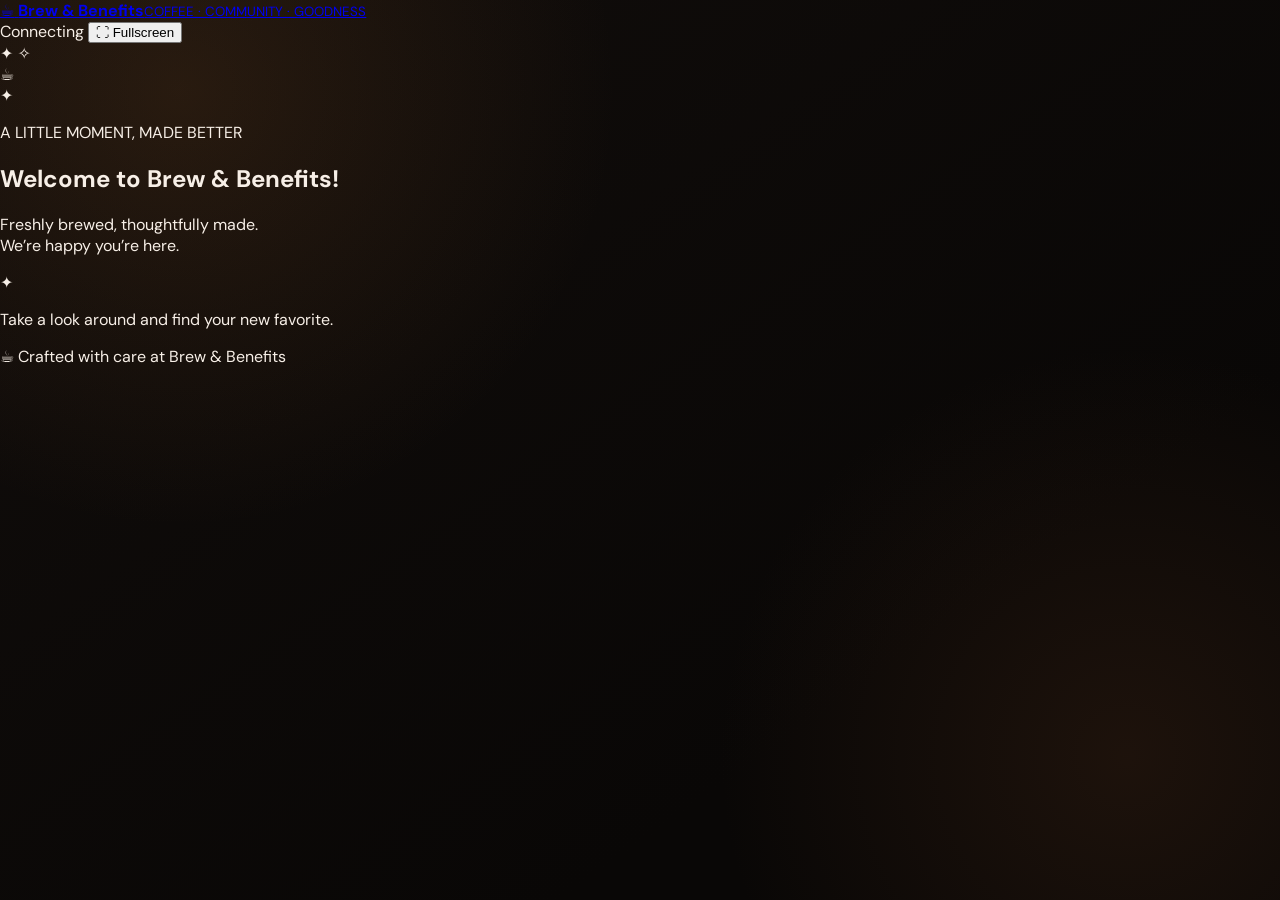
==== frontend/customer-display.html @ 2758bbc4 "Add customer display HTML file" ====
<!doctype html>
<html lang="en">
<head>
  <meta charset="UTF-8" />
  <meta name="viewport" content="width=device-width, initial-scale=1.0" />
  <meta name="theme-color" content="#110d0b" />
  <title>Brew &amp; Benefits — Customer Display</title>
  <link rel="preconnect" href="https://fonts.googleapis.com">
  <link rel="preconnect" href="https://fonts.gstatic.com" crossorigin>
  <link href="https://fonts.googleapis.com/css2?family=DM+Sans:wght@400;500;600;700&family=Playfair+Display:wght@500;600;700&display=swap" rel="stylesheet">
  <link rel="stylesheet" href="./styles.css" />
</head>
<body class="customer-display-page">
  <div class="customer-display-ambient customer-display-ambient-one"></div>
  <div class="customer-display-ambient customer-display-ambient-two"></div>
  <div class="customer-display-shell">
    <header class="customer-display-header">
      <a class="customer-display-brand" href="../index.html" aria-label="Brew & Benefits">
        <span class="customer-display-logo" aria-hidden="true">☕</span>
        <span><b>Brew &amp; Benefits</b><small>COFFEE · COMMUNITY · GOODNESS</small></span>
      </a>
      <div class="customer-display-header-actions">
        <span class="customer-display-live"><i></i><span id="display-connection">Connecting</span></span>
        <button class="customer-display-fullscreen" id="display-fullscreen" type="button" aria-pressed="false">⛶ Fullscreen</button>
      </div>
    </header>

    <main class="customer-display-main">
      <section class="customer-idle-view" id="display-idle">
        <div class="customer-idle-art" aria-hidden="true">
          <span class="customer-idle-bean bean-one">✦</span>
          <span class="customer-idle-bean bean-two">✧</span>
          <div class="customer-idle-cup">☕</div>
          <span class="customer-idle-bean bean-three">✦</span>
        </div>
        <p class="customer-display-eyebrow">A LITTLE MOMENT, MADE BETTER</p>
        <h1>Welcome to <span>Brew &amp; Benefits!</span></h1>
        <p class="customer-idle-copy">Freshly brewed, thoughtfully made.<br>We’re happy you’re here.</p>
        <div class="customer-idle-divider"><span>✦</span></div>
        <p class="customer-idle-footnote">Take a look around and find your new favorite.</p>
      </section>

      <section class="customer-order-view" id="display-order" hidden>
        <div class="customer-order-heading">
          <div>
            <p class="customer-display-eyebrow">MADE JUST FOR YOU</p>
            <h1>Your order</h1>
          </div>
          <span class="customer-order-count" id="display-item-count"></span>
        </div>
        <div class="customer-order-layout">
          <div class="customer-order-items" id="display-items"></div>
          <aside class="customer-order-summary">
            <p class="customer-display-eyebrow">ORDER SUMMARY</p>
            <div class="customer-summary-row"><span>Subtotal</span><b id="display-subtotal"></b></div>
            <div class="customer-summary-row customer-discount-row" id="display-discount-row" hidden><span>Membership discount <b id="display-discount-rate"></b></span><b id="display-discount"></b></div>
            <div class="customer-summary-total"><span>Total</span><strong id="display-total"></strong></div>
            <div class="customer-summary-payment"><span>Payment method</span><b id="display-payment"></b></div>
            <div class="customer-cash-details" id="display-cash-details" hidden>
              <div><span>Cash received</span><b>Not recorded</b></div>
              <div><span>Change</span><b>Not tracked</b></div>
            </div>
          </aside>
        </div>
      </section>

      <section class="customer-complete-view" id="display-complete" hidden>
        <div class="customer-complete-mark" aria-hidden="true">✓</div>
        <p class="customer-display-eyebrow">ORDER COMPLETE</p>
        <h1>Thank you for stopping by!</h1>
        <p>Your order is being prepared with care.</p>
        <div class="customer-receipt-card">
          <span>ORDER TOTAL</span>
          <strong id="display-complete-total"></strong>
          <div class="customer-complete-items" id="display-complete-items"></div>
          <div class="customer-complete-payment"><span>Subtotal</span><b id="display-complete-subtotal"></b></div>
          <div class="customer-complete-discount" id="display-complete-discount" hidden></div>
          <div class="customer-complete-payment"><span>Payment method</span><b id="display-complete-payment"></b></div>
          <div class="customer-cash-details" id="display-complete-cash-details" hidden>
            <div><span>Cash received</span><b>Not recorded</b></div>
            <div><span>Change</span><b>Not tracked</b></div>
          </div>
          <small id="display-receipt"></small>
        </div>
        <p class="customer-complete-signoff">We hope you enjoy every sip. <span>☕</span></p>
      </section>
    </main>
    <footer class="customer-display-footer"><span>☕</span> Crafted with care at Brew &amp; Benefits</footer>
  </div>
  <script src="./customer-display.js"></script>
</body>
</html>
---- frontend/styles.css ----
#sales-history{margin-top:24px}
:root{
  --bg:#110d0b; --bg-2:#1b1210; --panel:rgba(33,24,20,.62); --panel-soft:rgba(255,255,255,.055);
  --line:rgba(255,239,221,.11); --text:#f7efe7; --muted:#bdb1a7; --accent:#d6a054; --accent-2:#f3cf93;
  --green:#9dd3b4; --red:#e38f83; --shadow:0 24px 70px rgba(0,0,0,.34); --radius:24px;
}
*{box-sizing:border-box} html{scroll-behavior:smooth} body{margin:0;min-height:100vh;background:radial-gradient(circle at 14% 10%,rgba(153,93,40,.18),transparent 32%),radial-gradient(circle at 88% 84%,rgba(82,47,25,.28),transparent 30%),linear-gradient(145deg,var(--bg),#090706 72%);color:var(--text);font-family:'DM Sans',system-ui,sans-serif}.ambient{position:fixed;inset:auto;filter:blur(70px);border-radius:50%;pointer-events:none;opacity:.65}.ambient-one{width:260px;height:260px;background:#8e5429;top:6%;right:10%}.ambient-two{width:240px;height:240px;background:#4c2c1b;bottom:8%;left:22%}
.member-actions{display:grid;gap:4px}.member-actions .text-button{text-align:left;padding:3px 0}.product-actions{display:flex;gap:8px;align-items:center;flex-wrap:wrap}.status-action{color:#e3a49a!important}.membership-payment-summary{display:grid;gap:10px;margin:16px 0;padding:14px;border:1px solid var(--line);border-radius:12px;background:rgba(255,255,255,.035)}.membership-payment-summary>div{display:flex;justify-content:space-between;gap:14px;color:var(--muted);font-size:12px}.membership-payment-summary .summary-total{padding-top:10px;border-top:1px solid var(--line);color:var(--text)}.membership-payment-summary .micro-copy{margin:0}.primary-button:disabled{opacity:.55;cursor:wait}
.sale-edit-modal{max-width:620px}.sale-edit-items-heading{display:flex;justify-content:space-between;align-items:center;margin:18px 0 10px}.sale-edit-items-heading h4{margin:0;font-family:'Playfair Display',serif}.sale-edit-items{display:grid;gap:8px;max-height:280px;overflow:auto}.sale-edit-row{display:grid;grid-template-columns:minmax(0,1fr) 82px 34px;gap:8px;align-items:end}.sale-edit-row .field-label{margin:0}.sale-edit-row .remove-sale-item{height:36px;border:1px solid var(--line);border-radius:9px;background:rgba(255,255,255,.04);color:var(--red);cursor:pointer}.sale-edit-actions{display:flex;gap:8px;align-items:center}.product-action{white-space:nowrap}
.glass{background:linear-gradient(180deg,rgba(255,247,236,.085),rgba(255,255,255,.03));border:1px solid var(--line);box-shadow:var(--shadow);backdrop-filter:blur(22px);-webkit-backdrop-filter:blur(22px)}.glass-soft{background:rgba(255,255,255,.045);border:1px solid rgba(255,239,221,.08);border-radius:18px}
.sidebar{position:fixed;left:22px;top:22px;bottom:22px;width:265px;border-radius:30px;padding:24px;display:flex;flex-direction:column;z-index:10}.brand{display:flex;gap:13px;align-items:center}.brand-icon{width:48px;height:48px;border-radius:16px;display:grid;place-items:center;background:radial-gradient(circle,#f3cf93 0%,#b8753a 45%,#51301b 100%);color:#1a100b;font-size:22px;box-shadow:0 0 32px rgba(214,160,84,.32)}.brand-title{font-family:'Playfair Display',serif;font-weight:700;font-size:18px}.brand-subtitle{font-size:11px;color:var(--muted);margin-top:2px}.sidebar-divider{height:1px;background:var(--line);margin:26px 0}.nav-list{display:grid;gap:8px}.nav-item{border:0;background:transparent;color:var(--muted);padding:13px 15px;border-radius:14px;text-align:left;display:flex;gap:12px;align-items:center;font:600 13px 'DM Sans',sans-serif;cursor:pointer;transition:.2s}.nav-item:hover{background:rgba(255,255,255,.05);color:var(--text);transform:translateX(2px)}.nav-item.active{background:linear-gradient(90deg,rgba(214,160,84,.18),rgba(214,160,84,.06));color:var(--text);box-shadow:inset 0 0 0 1px rgba(214,160,84,.18),0 10px 30px rgba(0,0,0,.14)}.nav-item span{width:20px;text-align:center;color:var(--accent)}.sidebar-footer{margin-top:auto;padding:15px}.mini-label,.eyebrow{font-size:10px;letter-spacing:.16em;color:#a79a91;font-weight:700}.privacy-line{display:flex;gap:8px;align-items:center;font-size:11px;margin-top:7px}.status-dot{width:7px;height:7px;border-radius:50%;background:#92d4ac;box-shadow:0 0 12px #92d4ac}.sidebar-footer p{font-size:10px;color:#8f847d;line-height:1.5;margin:8px 0 0}
.content{margin-left:310px;padding:28px 32px 30px;max-width:1700px}.topbar{display:flex;justify-content:space-between;align-items:center;margin-bottom:20px}.topbar h1,.section-head h2{font-family:'Playfair Display',serif;font-size:36px;line-height:1.05;margin:4px 0 0}.topbar-actions{display:flex;gap:10px;align-items:center}.date-pill,.muted-badge,.workflow-badge{border:1px solid var(--line);background:rgba(255,255,255,.045);padding:9px 13px;border-radius:999px;color:#b9aea4;font-size:11px}.icon-button{width:40px;height:40px;border-radius:13px;border:1px solid var(--line);background:rgba(255,255,255,.045);color:var(--text);cursor:pointer;font-size:18px}.view{display:none}.active-view{display:block}.hero{border-radius:30px;padding:28px 30px;min-height:240px;display:flex;justify-content:space-between;overflow:hidden;position:relative}.hero:after{content:'';position:absolute;inset:0;background:linear-gradient(90deg,rgba(81,44,20,.2),transparent 45%,rgba(214,160,84,.08));pointer-events:none}.chip{display:inline-block;border-radius:999px;padding:7px 10px;font-size:9px;letter-spacing:.14em;font-weight:700}.chip-gold{border:1px solid rgba(214,160,84,.26);background:rgba(214,160,84,.12);color:#e9c98f}.hero h2{max-width:680px;font-family:'Playfair Display',serif;font-size:42px;line-height:1.05;margin:16px 0 14px}.hero h2 .accent{color:var(--accent-2)}.hero p{max-width:650px;color:#c7bbb1;line-height:1.65;font-size:13px}.hero-orbit{width:310px;height:190px;position:relative;display:grid;place-items:center;z-index:1}.cup-ring{width:150px;height:150px;border-radius:50%;border:1px solid rgba(243,207,147,.25);display:grid;place-items:center;box-shadow:0 0 90px rgba(214,160,84,.13), inset 0 0 60px rgba(214,160,84,.08)}.cup-ring span{font-size:56px;filter:drop-shadow(0 15px 25px rgba(0,0,0,.35))}.orb{position:absolute;width:16px;height:16px;border-radius:50%;background:#e8be7c;box-shadow:0 0 20px rgba(232,190,124,.6)}.orb-a{top:22px;right:56px}.orb-b{bottom:20px;left:42px;background:#8b5c39}.orb-c{top:85px;left:4px;width:10px;height:10px}
.stats-grid{display:grid;grid-template-columns:repeat(4,1fr);gap:13px;margin-top:15px}.stat-card{border-radius:20px;padding:16px;display:flex;gap:12px;align-items:center}.stat-icon{width:40px;height:40px;display:grid;place-items:center;border-radius:13px;background:rgba(214,160,84,.11);border:1px solid rgba(214,160,84,.16);color:#ebcc9a;font-size:11px;font-weight:700}.stat-card p{margin:0;color:#a99d94;font-size:10px}.stat-card h3{margin:4px 0 0;font-size:18px}.dashboard-grid{display:grid;grid-template-columns:1.45fr 1fr;gap:14px;margin-top:14px}.panel{border-radius:24px;padding:20px}.chart-panel{min-height:310px}.panel-heading{display:flex;justify-content:space-between;gap:12px;align-items:center;margin-bottom:18px}.panel-heading h3{margin:0;font-family:'Playfair Display',serif;font-size:20px}.panel-heading p{margin:0 0 5px}.chart-panel canvas{max-height:210px}.tier-legend{display:flex;justify-content:center;gap:18px;margin-top:8px;color:#b7aaa0;font-size:11px}.tier-legend span{display:flex;gap:6px;align-items:center}.lower-grid{align-items:stretch}.table-wrap{overflow:auto}table{width:100%;border-collapse:collapse;font-size:11px}th{color:#8f847d;font-size:9px;letter-spacing:.12em;text-transform:uppercase;text-align:left;padding:0 0 12px;border-bottom:1px solid var(--line)}td{padding:13px 4px;color:#d2c8c0;border-bottom:1px solid rgba(255,239,221,.06)}tr:last-child td{border-bottom:0}.mono{font-family:ui-monospace,SFMono-Regular,Menlo,monospace;color:#cbb59c;font-size:10px}.text-button{border:0;background:none;color:#caa978;font:600 11px 'DM Sans';cursor:pointer}.insight-card{display:flex;flex-direction:column;justify-content:center}.insight-card h3{font-family:'Playfair Display',serif;font-size:26px;max-width:320px;margin:7px 0 20px}.tier-stack{display:grid;gap:10px}.tier-stack div{display:grid;grid-template-columns:auto auto 1fr;gap:8px;align-items:center}.tier-stack div span:last-child{justify-self:end;color:#a99d94;font-size:10px}.tier-dot{width:9px;height:9px;border-radius:50%;display:inline-block}.tier-dot.bronze{background:#a97649}.tier-dot.silver{background:#a2a9b1}.tier-dot.gold{background:#d6a054}
.section-head{display:flex;justify-content:space-between;align-items:end;gap:20px;margin:6px 0 18px}.section-copy{color:#a99d94;font-size:12px;margin:8px 0 0}.compact{padding:11px 15px!important}.pos-grid{display:grid;grid-template-columns:1fr 360px;gap:15px}.filter-row{display:flex;gap:6px;flex-wrap:wrap;justify-content:flex-end}.filter-chip{border:1px solid var(--line);border-radius:999px;background:rgba(255,255,255,.03);padding:7px 10px;color:#a99d94;font-size:10px;cursor:pointer}.filter-chip.active{background:rgba(214,160,84,.14);color:#f1d8a8;border-color:rgba(214,160,84,.24)}.product-grid{display:grid;grid-template-columns:repeat(3,1fr);gap:10px}.product-card{border:1px solid rgba(255,239,221,.09);background:rgba(255,255,255,.035);border-radius:18px;padding:14px;text-align:left;color:var(--text);display:flex;gap:11px;cursor:pointer;transition:.2s}.product-card:hover{transform:translateY(-3px);border-color:rgba(214,160,84,.25);box-shadow:0 18px 32px rgba(0,0,0,.22)}.product-thumb{width:46px;height:46px;border-radius:14px;display:grid;place-items:center;background:rgba(214,160,84,.09);font-size:23px}.product-card b,.product-card span,.product-card strong{display:block}.product-card b{font-size:12px}.product-card span{font-size:9px;color:#93877e;margin-top:4px}.product-card strong{font-size:11px;color:#d6b47f;margin-top:7px}.cart-panel{position:sticky;top:20px;height:max-content}.cart-items{display:grid;gap:2px;min-height:150px}.empty-state{display:grid;place-items:center;text-align:center;padding:25px 0;color:#7e746e}.empty-state span{font-size:30px}.empty-state p{font-size:10px;line-height:1.5}.cart-row{display:flex;justify-content:space-between;gap:8px;padding:11px 0;border-bottom:1px solid rgba(255,239,221,.07)}.cart-row b{font-size:11px}.cart-row small{display:block;color:#8f847d;font-size:9px;margin-top:3px}.cart-actions{display:grid;grid-template-columns:auto 22px 16px 22px;align-items:center;gap:3px}.cart-actions strong{font-size:10px;margin-right:4px}.cart-actions button{border:1px solid var(--line);background:rgba(255,255,255,.04);color:var(--text);width:22px;height:22px;border-radius:7px;cursor:pointer}.member-box{padding:12px;margin:14px 0}.member-box label{font-size:9px;color:#9e9289;display:block;margin-bottom:7px}.member-box label span{color:#736960}.member-input-row{display:grid;grid-template-columns:1fr auto;gap:7px}.member-input-row input,.input-control,.search-input{width:100%;box-sizing:border-box;border:1px solid rgba(255,239,221,.1);background:rgba(0,0,0,.13);color:var(--text);border-radius:11px;padding:10px 11px;outline:none;font:11px 'DM Sans'}.member-input-row input:focus,.input-control:focus,.search-input:focus{border-color:rgba(214,160,84,.4);box-shadow:0 0 0 3px rgba(214,160,84,.08)}.small-button{border:1px solid rgba(214,160,84,.25);background:rgba(214,160,84,.12);color:#ebcc9a;border-radius:11px;padding:0 12px;cursor:pointer}.member-status{font-size:9px;color:#82776f;margin-top:7px}.status-success{color:var(--green)}.status-error{color:var(--red)}.summary-box{display:grid;gap:9px;padding:4px 0 12px}.summary-box>div{display:flex;justify-content:space-between;color:#a79a91;font-size:10px}.summary-box b{color:#ded3cb}.summary-total{border-top:1px solid var(--line);padding-top:11px;margin-top:3px}.summary-total span{color:#ded3cb!important}.summary-total strong{font-size:18px;color:#f2dbb0}.field-label{font-size:9px;color:#998e86;display:grid;gap:6px;margin:8px 0}.primary-button{border:1px solid rgba(214,160,84,.32);background:linear-gradient(135deg,#c58f4e,#e3bc79);color:#1b110b;border-radius:13px;padding:13px 15px;font:700 11px 'DM Sans';cursor:pointer;box-shadow:0 12px 30px rgba(214,160,84,.16);transition:.2s;width:100%;margin-top:8px}.primary-button:hover{transform:translateY(-1px);box-shadow:0 16px 40px rgba(214,160,84,.2)}.form-message{font-size:10px;margin-top:9px;min-height:14px}.form-message.error{color:var(--red)}.form-message.warn{color:#e3c187}.membership-grid{display:grid;grid-template-columns:1.5fr .7fr;gap:14px}.search-input{max-width:240px}.micro-copy{font-size:9px;color:#837870;margin:4px 0 0}.tier-card{height:max-content}.rule-row{display:flex;gap:12px;align-items:center;padding:12px 0;border-bottom:1px solid rgba(255,239,221,.07)}.rule-row div{display:flex;flex-direction:column;gap:2px}.rule-row small{font-size:9px;color:#958980}.tier-badge{font-size:8px;letter-spacing:.1em;font-weight:700;border-radius:999px;padding:6px 8px;display:inline-flex;align-items:center}.tier-badge.bronze{background:rgba(169,118,73,.12);color:#d2a57d;border:1px solid rgba(169,118,73,.25)}.tier-badge.silver{background:rgba(160,169,180,.11);color:#c3ccd6;border:1px solid rgba(160,169,180,.23)}.tier-badge.gold{background:rgba(214,160,84,.13);color:#efd093;border:1px solid rgba(214,160,84,.24)}.privacy-note{margin-top:16px;padding:12px;border-radius:15px;background:rgba(214,160,84,.07);border:1px solid rgba(214,160,84,.15);display:grid;gap:4px}.privacy-note b{font-size:10px;color:#dfc188}.privacy-note span{font-size:9px;color:#8e837a;line-height:1.5}.status-pill{font-size:8px;padding:5px 7px;border-radius:999px;letter-spacing:.08em;font-weight:700}.status-pill.active{background:rgba(157,211,180,.1);color:#a9d9bf;border:1px solid rgba(157,211,180,.17)}.status-pill.inactive{background:rgba(227,143,131,.09);color:#e0a097;border:1px solid rgba(227,143,131,.16)}.status-pill{background:rgba(157,211,180,.08);color:#a9d9bf}.empty-cell{text-align:center;color:#776d66!important;padding:30px!important}.modal-backdrop{position:fixed;inset:0;display:none;place-items:center;background:rgba(0,0,0,.6);z-index:50;padding:20px}.modal-backdrop.open{display:grid}.modal{width:min(430px,100%);border-radius:25px;padding:24px;position:relative}.modal h3{font-family:'Playfair Display';font-size:27px;margin:7px 0}.modal-close{position:absolute;right:15px;top:13px;border:0;background:none;color:#a89b92;font-size:25px;cursor:pointer}.modal form{margin-top:17px}.modal .field-label{font-size:10px;margin:10px 0}.footer{text-align:center;color:#665c56;font-size:9px;padding:26px 0 3px}.toast{position:fixed;right:28px;bottom:28px;opacity:0;pointer-events:none;transform:translateY(12px);background:rgba(27,19,15,.94);border:1px solid var(--line);padding:12px 15px;border-radius:13px;color:#e9dfd6;box-shadow:var(--shadow);font-size:10px;transition:.25s;z-index:80}.toast.show{opacity:1;transform:translateY(0)}.toast.success{border-color:rgba(157,211,180,.2)}.toast.error{border-color:rgba(227,143,131,.2)}.toast.warn{border-color:rgba(214,160,84,.2)}
@media(max-width:1150px){.sidebar{width:220px}.content{margin-left:260px}.hero h2{font-size:36px}.product-grid{grid-template-columns:repeat(2,1fr)}.stats-grid{grid-template-columns:repeat(2,1fr)}}
@media(max-width:820px){.sidebar{position:static;width:auto;margin:12px;height:auto}.sidebar-footer{display:none}.sidebar-divider{margin:16px 0}.nav-list{grid-template-columns:repeat(4,1fr)}.nav-item{justify-content:center}.nav-item span{display:none}.content{margin-left:0;padding:15px}.dashboard-grid,.membership-grid,.pos-grid{grid-template-columns:1fr}.cart-panel{position:static}.hero-orbit{display:none}.section-head,.topbar{align-items:flex-start;flex-direction:column}.topbar-actions{align-self:stretch;justify-content:space-between}.product-grid{grid-template-columns:1fr 1fr}} 
@media(max-width:560px){.nav-list{grid-template-columns:repeat(2,1fr)}.hero{min-height:auto}.stats-grid{grid-template-columns:1fr 1fr}.product-grid{grid-template-columns:1fr}.panel{padding:15px}.topbar h1,.section-head h2{font-size:30px}.hero h2{font-size:30px}}
@media(max-width:560px){.sale-edit-row{grid-template-columns:minmax(0,1fr) 68px 32px}.sale-edit-modal{padding:18px}}
.product-card{flex-direction:row;align-items:center;justify-content:flex-start;gap:12px;text-align:left}
.product-card .product-thumb{width:76px;height:76px;flex:0 0 76px;margin:0;border-radius:18px}
.product-card>div{width:auto;text-align:left}
.product-thumb{overflow:hidden;position:relative}
.product-card .product-thumb img{display:block;width:100%;height:100%;object-fit:cover}
.product-image-placeholder{display:none!important}
.product-thumb.is-placeholder{background:linear-gradient(145deg,rgba(214,160,84,.18),rgba(255,255,255,.035));}
.product-thumb.is-placeholder .product-image-placeholder{display:grid!important;place-items:center;width:100%;height:100%;padding:5px;color:#a99d94;font-size:9px;text-align:center}
.product-modal{max-height:90vh;overflow-y:auto}
.product-image-field{margin:12px 0 16px}
.product-image-field .field-label{margin-bottom:4px}
.product-image-field input[type=file]{font-size:10px}
.product-image-preview-frame{height:110px;display:grid;place-items:center;overflow:hidden;border:1px solid var(--line);border-radius:13px;background:rgba(255,255,255,.035);color:#93877e;font-size:10px}
.product-image-preview-frame img{display:block;width:100%;height:100%;object-fit:cover}
.product-image-preview-frame img[hidden]{display:none}
.transaction-history-heading{align-items:flex-start;flex-wrap:wrap}
.transaction-filters{display:flex;flex-wrap:wrap;gap:6px;justify-content:flex-end}
.transaction-history-table{min-width:820px}
.transaction-type-badge{display:inline-flex;align-items:center;border:1px solid transparent;border-radius:999px;padding:5px 8px;font-size:9px;font-weight:700;white-space:nowrap}
.transaction-type-badge.sale{color:#efd093;background:rgba(214,160,84,.12);border-color:rgba(214,160,84,.22)}
.transaction-type-badge.membership{color:#a9d9bf;background:rgba(157,211,180,.09);border-color:rgba(157,211,180,.2)}
@media(max-width:560px){.transaction-filters{justify-content:flex-start;width:100%}}
@media(max-width:820px){.nav-list{grid-template-columns:repeat(3,1fr)}}
.accounting-tabs,.accounting-report-actions{display:flex;flex-wrap:wrap;gap:8px;margin:0 0 14px}
.accounting-pane{display:none}
.accounting-pane.active{display:block}
.accounting-setup-message{padding:12px 14px;border:1px solid rgba(214,160,84,.2);border-radius:12px;background:rgba(214,160,84,.06);line-height:1.6}
.accounting-action{width:auto;margin:0;white-space:nowrap}
.accounting-table{min-width:720px}
.journal-table{min-width:1000px}
.journal-table tfoot th{padding:14px 4px 0;border-top:1px solid var(--line);border-bottom:0;color:var(--text);font-size:10px;letter-spacing:0;text-transform:none}
.accounting-report-filters{display:grid;grid-template-columns:1.2fr 1fr 1fr auto;gap:10px;align-items:end;margin:16px 0 20px}
.accounting-report-filters .field-label{margin:0}
.accounting-report-filters .accounting-action{height:36px}
.accounting-report-actions{margin:0}
.revenue-filters{justify-content:flex-start;margin:0 0 18px}
.revenue-report-grid{display:grid;grid-template-columns:minmax(0,1fr) minmax(280px,1fr);gap:22px;align-items:center}
.revenue-summary{max-width:760px;margin:0 auto;width:100%}
.revenue-summary th,.revenue-summary td{padding:13px 10px;border-bottom:1px solid var(--line);font-size:12px}
.revenue-summary th{text-align:left;color:#d2c8c0;text-transform:none;letter-spacing:0;font-size:12px}
.revenue-summary td{text-align:right;font-variant-numeric:tabular-nums}
.revenue-summary .statement-total th,.revenue-summary .statement-total td{font-weight:700;color:var(--text);border-top:1px solid rgba(214,160,84,.22)}
.revenue-chart-wrap{min-height:260px;position:relative}
.revenue-chart-wrap canvas{width:100%!important;height:260px!important}
@media(max-width:820px){.accounting-report-filters{grid-template-columns:1fr 1fr}.accounting-report-filters .field-label:first-child{grid-column:1/-1}}
@media(max-width:820px){.revenue-report-grid{grid-template-columns:1fr}}
@media(max-width:560px){.nav-list{grid-template-columns:repeat(2,1fr)}.accounting-tabs{display:grid;grid-template-columns:1fr}.accounting-tabs .filter-chip{text-align:left}.accounting-report-filters{grid-template-columns:1fr}.accounting-report-filters .field-label:first-child{grid-column:auto}.accounting-report-actions{width:100%}}
@media print{
  body{background:#fff!important;color:#111!important}
  .ambient,.sidebar,.topbar,.footer,.toast,.accounting-tabs,.accounting-setup-message,.accounting-report-filters,.accounting-report-actions,.revenue-filters{display:none!important}
  .content{max-width:none;margin:0;padding:0}
  .view:not(#view-accounting){display:none!important}
  #view-accounting{display:block!important}
  #view-accounting>.section-head,#accounting-pane-journal{display:none!important}
  #accounting-pane-revenue-report{display:block!important}
  .revenue-report{background:#fff!important;border:0!important;box-shadow:none!important;padding:0!important}
  .revenue-report .eyebrow,.revenue-report h3,.revenue-summary th,.revenue-summary td{color:#111!important}
  .revenue-summary th,.revenue-summary td{border-color:#ccc!important}
}
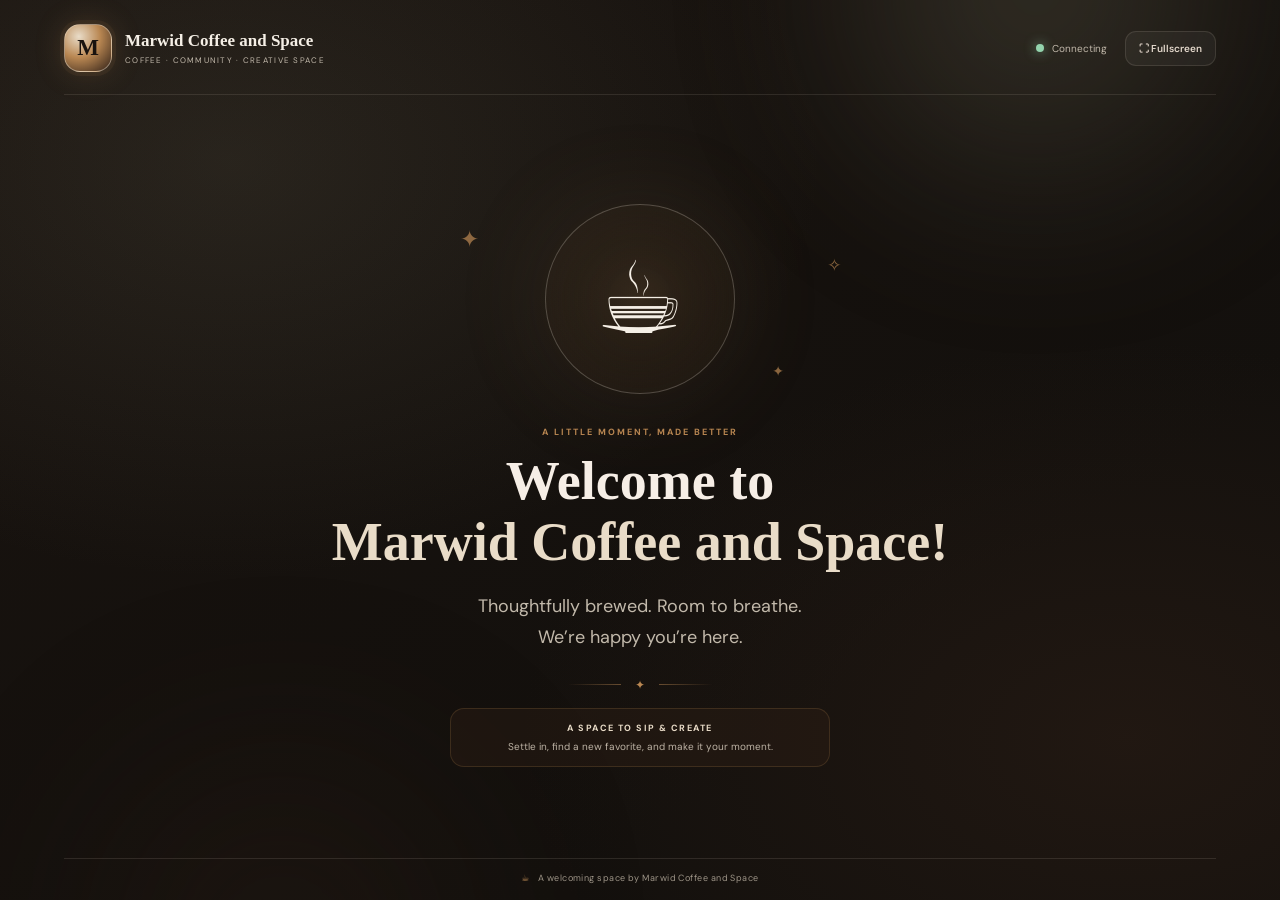
==== commit 15a14dbc: "Update customer display HTML for Marwid Coffee" ====
--- a/frontend/customer-display.html
+++ b/frontend/customer-display.html
@@ -3,8 +3,9 @@
 <head>
   <meta charset="UTF-8" />
   <meta name="viewport" content="width=device-width, initial-scale=1.0" />
-  <meta name="theme-color" content="#110d0b" />
-  <title>Brew &amp; Benefits — Customer Display</title>
+  <meta name="description" content="Customer order display for Marwid Coffee and Space." />
+  <meta name="theme-color" content="#19130F" />
+  <title>Marwid Coffee and Space — Customer Display</title>
   <link rel="preconnect" href="https://fonts.googleapis.com">
   <link rel="preconnect" href="https://fonts.gstatic.com" crossorigin>
   <link href="https://fonts.googleapis.com/css2?family=DM+Sans:wght@400;500;600;700&family=Playfair+Display:wght@500;600;700&display=swap" rel="stylesheet">
@@ -15,9 +16,9 @@
   <div class="customer-display-ambient customer-display-ambient-two"></div>
   <div class="customer-display-shell">
     <header class="customer-display-header">
-      <a class="customer-display-brand" href="../index.html" aria-label="Brew & Benefits">
-        <span class="customer-display-logo" aria-hidden="true">☕</span>
-        <span><b>Brew &amp; Benefits</b><small>COFFEE · COMMUNITY · GOODNESS</small></span>
+      <a class="customer-display-brand" href="../index.html" aria-label="Marwid Coffee and Space">
+        <span class="customer-display-logo" aria-hidden="true">M</span>
+        <span><b>Marwid Coffee and Space</b><small>COFFEE · COMMUNITY · CREATIVE SPACE</small></span>
       </a>
       <div class="customer-display-header-actions">
         <span class="customer-display-live"><i></i><span id="display-connection">Connecting</span></span>
@@ -34,10 +35,10 @@
           <span class="customer-idle-bean bean-three">✦</span>
         </div>
         <p class="customer-display-eyebrow">A LITTLE MOMENT, MADE BETTER</p>
-        <h1>Welcome to <span>Brew &amp; Benefits!</span></h1>
-        <p class="customer-idle-copy">Freshly brewed, thoughtfully made.<br>We’re happy you’re here.</p>
+        <h1>Welcome to <span>Marwid Coffee and Space!</span></h1>
+        <p class="customer-idle-copy">Thoughtfully brewed. Room to breathe.<br>We’re happy you’re here.</p>
         <div class="customer-idle-divider"><span>✦</span></div>
-        <p class="customer-idle-footnote">Take a look around and find your new favorite.</p>
+        <div class="customer-promo"><b>A SPACE TO SIP &amp; CREATE</b><span>Settle in, find a new favorite, and make it your moment.</span></div>
       </section>
 
       <section class="customer-order-view" id="display-order" hidden>
@@ -67,7 +68,7 @@
       <section class="customer-complete-view" id="display-complete" hidden>
         <div class="customer-complete-mark" aria-hidden="true">✓</div>
         <p class="customer-display-eyebrow">ORDER COMPLETE</p>
-        <h1>Thank you for stopping by!</h1>
+        <h1>Thank you for visiting Marwid Coffee and Space!</h1>
         <p>Your order is being prepared with care.</p>
         <div class="customer-receipt-card">
           <span>ORDER TOTAL</span>
@@ -85,7 +86,7 @@
         <p class="customer-complete-signoff">We hope you enjoy every sip. <span>☕</span></p>
       </section>
     </main>
-    <footer class="customer-display-footer"><span>☕</span> Crafted with care at Brew &amp; Benefits</footer>
+    <footer class="customer-display-footer"><span>☕</span> A welcoming space by Marwid Coffee and Space</footer>
   </div>
   <script src="./customer-display.js"></script>
 </body>
--- a/frontend/styles.css
+++ b/frontend/styles.css
@@ -1,17 +1,18 @@
 #sales-history{margin-top:24px}
 :root{
-  --bg:#110d0b; --bg-2:#1b1210; --panel:rgba(33,24,20,.62); --panel-soft:rgba(255,255,255,.055);
-  --line:rgba(255,239,221,.11); --text:#f7efe7; --muted:#bdb1a7; --accent:#d6a054; --accent-2:#f3cf93;
+  --bg:#19130F; --bg-2:#302017; --panel:rgba(48,32,23,.68); --panel-soft:rgba(233,220,200,.055);
+  --line:rgba(233,220,200,.12); --text:#F5EFE6; --muted:#C2B9AB; --accent:#B98752; --accent-2:#E9DCC8;
+  --espresso:#302017; --cream:#E9DCC8; --olive:#77745F; --soft-white:#F5EFE6;
   --green:#9dd3b4; --red:#e38f83; --shadow:0 24px 70px rgba(0,0,0,.34); --radius:24px;
 }
-*{box-sizing:border-box} html{scroll-behavior:smooth} body{margin:0;min-height:100vh;background:radial-gradient(circle at 14% 10%,rgba(153,93,40,.18),transparent 32%),radial-gradient(circle at 88% 84%,rgba(82,47,25,.28),transparent 30%),linear-gradient(145deg,var(--bg),#090706 72%);color:var(--text);font-family:'DM Sans',system-ui,sans-serif}.ambient{position:fixed;inset:auto;filter:blur(70px);border-radius:50%;pointer-events:none;opacity:.65}.ambient-one{width:260px;height:260px;background:#8e5429;top:6%;right:10%}.ambient-two{width:240px;height:240px;background:#4c2c1b;bottom:8%;left:22%}
+*{box-sizing:border-box} html{scroll-behavior:smooth} body{margin:0;min-height:100vh;background:radial-gradient(circle at 14% 10%,rgba(119,116,95,.18),transparent 32%),radial-gradient(circle at 88% 84%,rgba(48,32,23,.28),transparent 30%),linear-gradient(145deg,var(--bg),#13100D 72%);color:var(--text);font-family:'DM Sans',system-ui,sans-serif}.ambient{position:fixed;inset:auto;filter:blur(70px);border-radius:50%;pointer-events:none;opacity:.65}.ambient-one{width:260px;height:260px;background:#77745F;top:6%;right:10%}.ambient-two{width:240px;height:240px;background:#302017;bottom:8%;left:22%}
 .member-actions{display:grid;gap:4px}.member-actions .text-button{text-align:left;padding:3px 0}.product-actions{display:flex;gap:8px;align-items:center;flex-wrap:wrap}.status-action{color:#e3a49a!important}.membership-payment-summary{display:grid;gap:10px;margin:16px 0;padding:14px;border:1px solid var(--line);border-radius:12px;background:rgba(255,255,255,.035)}.membership-payment-summary>div{display:flex;justify-content:space-between;gap:14px;color:var(--muted);font-size:12px}.membership-payment-summary .summary-total{padding-top:10px;border-top:1px solid var(--line);color:var(--text)}.membership-payment-summary .micro-copy{margin:0}.primary-button:disabled{opacity:.55;cursor:wait}
 .sale-edit-modal{max-width:620px}.sale-edit-items-heading{display:flex;justify-content:space-between;align-items:center;margin:18px 0 10px}.sale-edit-items-heading h4{margin:0;font-family:'Playfair Display',serif}.sale-edit-items{display:grid;gap:8px;max-height:280px;overflow:auto}.sale-edit-row{display:grid;grid-template-columns:minmax(0,1fr) 82px 34px;gap:8px;align-items:end}.sale-edit-row .field-label{margin:0}.sale-edit-row .remove-sale-item{height:36px;border:1px solid var(--line);border-radius:9px;background:rgba(255,255,255,.04);color:var(--red);cursor:pointer}.sale-edit-actions{display:flex;gap:8px;align-items:center}.product-action{white-space:nowrap}
 .glass{background:linear-gradient(180deg,rgba(255,247,236,.085),rgba(255,255,255,.03));border:1px solid var(--line);box-shadow:var(--shadow);backdrop-filter:blur(22px);-webkit-backdrop-filter:blur(22px)}.glass-soft{background:rgba(255,255,255,.045);border:1px solid rgba(255,239,221,.08);border-radius:18px}
-.sidebar{position:fixed;left:22px;top:22px;bottom:22px;width:265px;border-radius:30px;padding:24px;display:flex;flex-direction:column;z-index:10}.brand{display:flex;gap:13px;align-items:center}.brand-icon{width:48px;height:48px;border-radius:16px;display:grid;place-items:center;background:radial-gradient(circle,#f3cf93 0%,#b8753a 45%,#51301b 100%);color:#1a100b;font-size:22px;box-shadow:0 0 32px rgba(214,160,84,.32)}.brand-title{font-family:'Playfair Display',serif;font-weight:700;font-size:18px}.brand-subtitle{font-size:11px;color:var(--muted);margin-top:2px}.sidebar-divider{height:1px;background:var(--line);margin:26px 0}.nav-list{display:grid;gap:8px}.nav-item{border:0;background:transparent;color:var(--muted);padding:13px 15px;border-radius:14px;text-align:left;display:flex;gap:12px;align-items:center;font:600 13px 'DM Sans',sans-serif;cursor:pointer;transition:.2s}.nav-item:hover{background:rgba(255,255,255,.05);color:var(--text);transform:translateX(2px)}.nav-item.active{background:linear-gradient(90deg,rgba(214,160,84,.18),rgba(214,160,84,.06));color:var(--text);box-shadow:inset 0 0 0 1px rgba(214,160,84,.18),0 10px 30px rgba(0,0,0,.14)}.nav-item span{width:20px;text-align:center;color:var(--accent)}.sidebar-footer{margin-top:auto;padding:15px}.mini-label,.eyebrow{font-size:10px;letter-spacing:.16em;color:#a79a91;font-weight:700}.privacy-line{display:flex;gap:8px;align-items:center;font-size:11px;margin-top:7px}.status-dot{width:7px;height:7px;border-radius:50%;background:#92d4ac;box-shadow:0 0 12px #92d4ac}.sidebar-footer p{font-size:10px;color:#8f847d;line-height:1.5;margin:8px 0 0}
-.content{margin-left:310px;padding:28px 32px 30px;max-width:1700px}.topbar{display:flex;justify-content:space-between;align-items:center;margin-bottom:20px}.topbar h1,.section-head h2{font-family:'Playfair Display',serif;font-size:36px;line-height:1.05;margin:4px 0 0}.topbar-actions{display:flex;gap:10px;align-items:center}.date-pill,.muted-badge,.workflow-badge{border:1px solid var(--line);background:rgba(255,255,255,.045);padding:9px 13px;border-radius:999px;color:#b9aea4;font-size:11px}.icon-button{width:40px;height:40px;border-radius:13px;border:1px solid var(--line);background:rgba(255,255,255,.045);color:var(--text);cursor:pointer;font-size:18px}.view{display:none}.active-view{display:block}.hero{border-radius:30px;padding:28px 30px;min-height:240px;display:flex;justify-content:space-between;overflow:hidden;position:relative}.hero:after{content:'';position:absolute;inset:0;background:linear-gradient(90deg,rgba(81,44,20,.2),transparent 45%,rgba(214,160,84,.08));pointer-events:none}.chip{display:inline-block;border-radius:999px;padding:7px 10px;font-size:9px;letter-spacing:.14em;font-weight:700}.chip-gold{border:1px solid rgba(214,160,84,.26);background:rgba(214,160,84,.12);color:#e9c98f}.hero h2{max-width:680px;font-family:'Playfair Display',serif;font-size:42px;line-height:1.05;margin:16px 0 14px}.hero h2 .accent{color:var(--accent-2)}.hero p{max-width:650px;color:#c7bbb1;line-height:1.65;font-size:13px}.hero-orbit{width:310px;height:190px;position:relative;display:grid;place-items:center;z-index:1}.cup-ring{width:150px;height:150px;border-radius:50%;border:1px solid rgba(243,207,147,.25);display:grid;place-items:center;box-shadow:0 0 90px rgba(214,160,84,.13), inset 0 0 60px rgba(214,160,84,.08)}.cup-ring span{font-size:56px;filter:drop-shadow(0 15px 25px rgba(0,0,0,.35))}.orb{position:absolute;width:16px;height:16px;border-radius:50%;background:#e8be7c;box-shadow:0 0 20px rgba(232,190,124,.6)}.orb-a{top:22px;right:56px}.orb-b{bottom:20px;left:42px;background:#8b5c39}.orb-c{top:85px;left:4px;width:10px;height:10px}
-.stats-grid{display:grid;grid-template-columns:repeat(4,1fr);gap:13px;margin-top:15px}.stat-card{border-radius:20px;padding:16px;display:flex;gap:12px;align-items:center}.stat-icon{width:40px;height:40px;display:grid;place-items:center;border-radius:13px;background:rgba(214,160,84,.11);border:1px solid rgba(214,160,84,.16);color:#ebcc9a;font-size:11px;font-weight:700}.stat-card p{margin:0;color:#a99d94;font-size:10px}.stat-card h3{margin:4px 0 0;font-size:18px}.dashboard-grid{display:grid;grid-template-columns:1.45fr 1fr;gap:14px;margin-top:14px}.panel{border-radius:24px;padding:20px}.chart-panel{min-height:310px}.panel-heading{display:flex;justify-content:space-between;gap:12px;align-items:center;margin-bottom:18px}.panel-heading h3{margin:0;font-family:'Playfair Display',serif;font-size:20px}.panel-heading p{margin:0 0 5px}.chart-panel canvas{max-height:210px}.tier-legend{display:flex;justify-content:center;gap:18px;margin-top:8px;color:#b7aaa0;font-size:11px}.tier-legend span{display:flex;gap:6px;align-items:center}.lower-grid{align-items:stretch}.table-wrap{overflow:auto}table{width:100%;border-collapse:collapse;font-size:11px}th{color:#8f847d;font-size:9px;letter-spacing:.12em;text-transform:uppercase;text-align:left;padding:0 0 12px;border-bottom:1px solid var(--line)}td{padding:13px 4px;color:#d2c8c0;border-bottom:1px solid rgba(255,239,221,.06)}tr:last-child td{border-bottom:0}.mono{font-family:ui-monospace,SFMono-Regular,Menlo,monospace;color:#cbb59c;font-size:10px}.text-button{border:0;background:none;color:#caa978;font:600 11px 'DM Sans';cursor:pointer}.insight-card{display:flex;flex-direction:column;justify-content:center}.insight-card h3{font-family:'Playfair Display',serif;font-size:26px;max-width:320px;margin:7px 0 20px}.tier-stack{display:grid;gap:10px}.tier-stack div{display:grid;grid-template-columns:auto auto 1fr;gap:8px;align-items:center}.tier-stack div span:last-child{justify-self:end;color:#a99d94;font-size:10px}.tier-dot{width:9px;height:9px;border-radius:50%;display:inline-block}.tier-dot.bronze{background:#a97649}.tier-dot.silver{background:#a2a9b1}.tier-dot.gold{background:#d6a054}
-.section-head{display:flex;justify-content:space-between;align-items:end;gap:20px;margin:6px 0 18px}.section-copy{color:#a99d94;font-size:12px;margin:8px 0 0}.compact{padding:11px 15px!important}.pos-grid{display:grid;grid-template-columns:1fr 360px;gap:15px}.filter-row{display:flex;gap:6px;flex-wrap:wrap;justify-content:flex-end}.filter-chip{border:1px solid var(--line);border-radius:999px;background:rgba(255,255,255,.03);padding:7px 10px;color:#a99d94;font-size:10px;cursor:pointer}.filter-chip.active{background:rgba(214,160,84,.14);color:#f1d8a8;border-color:rgba(214,160,84,.24)}.product-grid{display:grid;grid-template-columns:repeat(3,1fr);gap:10px}.product-card{border:1px solid rgba(255,239,221,.09);background:rgba(255,255,255,.035);border-radius:18px;padding:14px;text-align:left;color:var(--text);display:flex;gap:11px;cursor:pointer;transition:.2s}.product-card:hover{transform:translateY(-3px);border-color:rgba(214,160,84,.25);box-shadow:0 18px 32px rgba(0,0,0,.22)}.product-thumb{width:46px;height:46px;border-radius:14px;display:grid;place-items:center;background:rgba(214,160,84,.09);font-size:23px}.product-card b,.product-card span,.product-card strong{display:block}.product-card b{font-size:12px}.product-card span{font-size:9px;color:#93877e;margin-top:4px}.product-card strong{font-size:11px;color:#d6b47f;margin-top:7px}.cart-panel{position:sticky;top:20px;height:max-content}.cart-items{display:grid;gap:2px;min-height:150px}.empty-state{display:grid;place-items:center;text-align:center;padding:25px 0;color:#7e746e}.empty-state span{font-size:30px}.empty-state p{font-size:10px;line-height:1.5}.cart-row{display:flex;justify-content:space-between;gap:8px;padding:11px 0;border-bottom:1px solid rgba(255,239,221,.07)}.cart-row b{font-size:11px}.cart-row small{display:block;color:#8f847d;font-size:9px;margin-top:3px}.cart-actions{display:grid;grid-template-columns:auto 22px 16px 22px;align-items:center;gap:3px}.cart-actions strong{font-size:10px;margin-right:4px}.cart-actions button{border:1px solid var(--line);background:rgba(255,255,255,.04);color:var(--text);width:22px;height:22px;border-radius:7px;cursor:pointer}.member-box{padding:12px;margin:14px 0}.member-box label{font-size:9px;color:#9e9289;display:block;margin-bottom:7px}.member-box label span{color:#736960}.member-input-row{display:grid;grid-template-columns:1fr auto;gap:7px}.member-input-row input,.input-control,.search-input{width:100%;box-sizing:border-box;border:1px solid rgba(255,239,221,.1);background:rgba(0,0,0,.13);color:var(--text);border-radius:11px;padding:10px 11px;outline:none;font:11px 'DM Sans'}.member-input-row input:focus,.input-control:focus,.search-input:focus{border-color:rgba(214,160,84,.4);box-shadow:0 0 0 3px rgba(214,160,84,.08)}.small-button{border:1px solid rgba(214,160,84,.25);background:rgba(214,160,84,.12);color:#ebcc9a;border-radius:11px;padding:0 12px;cursor:pointer}.member-status{font-size:9px;color:#82776f;margin-top:7px}.status-success{color:var(--green)}.status-error{color:var(--red)}.summary-box{display:grid;gap:9px;padding:4px 0 12px}.summary-box>div{display:flex;justify-content:space-between;color:#a79a91;font-size:10px}.summary-box b{color:#ded3cb}.summary-total{border-top:1px solid var(--line);padding-top:11px;margin-top:3px}.summary-total span{color:#ded3cb!important}.summary-total strong{font-size:18px;color:#f2dbb0}.field-label{font-size:9px;color:#998e86;display:grid;gap:6px;margin:8px 0}.primary-button{border:1px solid rgba(214,160,84,.32);background:linear-gradient(135deg,#c58f4e,#e3bc79);color:#1b110b;border-radius:13px;padding:13px 15px;font:700 11px 'DM Sans';cursor:pointer;box-shadow:0 12px 30px rgba(214,160,84,.16);transition:.2s;width:100%;margin-top:8px}.primary-button:hover{transform:translateY(-1px);box-shadow:0 16px 40px rgba(214,160,84,.2)}.form-message{font-size:10px;margin-top:9px;min-height:14px}.form-message.error{color:var(--red)}.form-message.warn{color:#e3c187}.membership-grid{display:grid;grid-template-columns:1.5fr .7fr;gap:14px}.search-input{max-width:240px}.micro-copy{font-size:9px;color:#837870;margin:4px 0 0}.tier-card{height:max-content}.rule-row{display:flex;gap:12px;align-items:center;padding:12px 0;border-bottom:1px solid rgba(255,239,221,.07)}.rule-row div{display:flex;flex-direction:column;gap:2px}.rule-row small{font-size:9px;color:#958980}.tier-badge{font-size:8px;letter-spacing:.1em;font-weight:700;border-radius:999px;padding:6px 8px;display:inline-flex;align-items:center}.tier-badge.bronze{background:rgba(169,118,73,.12);color:#d2a57d;border:1px solid rgba(169,118,73,.25)}.tier-badge.silver{background:rgba(160,169,180,.11);color:#c3ccd6;border:1px solid rgba(160,169,180,.23)}.tier-badge.gold{background:rgba(214,160,84,.13);color:#efd093;border:1px solid rgba(214,160,84,.24)}.privacy-note{margin-top:16px;padding:12px;border-radius:15px;background:rgba(214,160,84,.07);border:1px solid rgba(214,160,84,.15);display:grid;gap:4px}.privacy-note b{font-size:10px;color:#dfc188}.privacy-note span{font-size:9px;color:#8e837a;line-height:1.5}.status-pill{font-size:8px;padding:5px 7px;border-radius:999px;letter-spacing:.08em;font-weight:700}.status-pill.active{background:rgba(157,211,180,.1);color:#a9d9bf;border:1px solid rgba(157,211,180,.17)}.status-pill.inactive{background:rgba(227,143,131,.09);color:#e0a097;border:1px solid rgba(227,143,131,.16)}.status-pill{background:rgba(157,211,180,.08);color:#a9d9bf}.empty-cell{text-align:center;color:#776d66!important;padding:30px!important}.modal-backdrop{position:fixed;inset:0;display:none;place-items:center;background:rgba(0,0,0,.6);z-index:50;padding:20px}.modal-backdrop.open{display:grid}.modal{width:min(430px,100%);border-radius:25px;padding:24px;position:relative}.modal h3{font-family:'Playfair Display';font-size:27px;margin:7px 0}.modal-close{position:absolute;right:15px;top:13px;border:0;background:none;color:#a89b92;font-size:25px;cursor:pointer}.modal form{margin-top:17px}.modal .field-label{font-size:10px;margin:10px 0}.footer{text-align:center;color:#665c56;font-size:9px;padding:26px 0 3px}.toast{position:fixed;right:28px;bottom:28px;opacity:0;pointer-events:none;transform:translateY(12px);background:rgba(27,19,15,.94);border:1px solid var(--line);padding:12px 15px;border-radius:13px;color:#e9dfd6;box-shadow:var(--shadow);font-size:10px;transition:.25s;z-index:80}.toast.show{opacity:1;transform:translateY(0)}.toast.success{border-color:rgba(157,211,180,.2)}.toast.error{border-color:rgba(227,143,131,.2)}.toast.warn{border-color:rgba(214,160,84,.2)}
+.sidebar{position:fixed;left:22px;top:22px;bottom:22px;width:265px;border-radius:30px;padding:24px;display:flex;flex-direction:column;z-index:10}.brand{display:flex;gap:13px;align-items:center}.brand-icon{width:48px;height:48px;border-radius:16px;display:grid;place-items:center;background:radial-gradient(circle,#E9DCC8 0%,#B98752 45%,#302017 100%);color:#19130F;font-size:22px;box-shadow:0 0 32px rgba(185,135,82,.32)}.brand-title{font-family:'Playfair Display',serif;font-weight:700;font-size:18px}.brand-subtitle{font-size:11px;color:var(--muted);margin-top:2px}.sidebar-divider{height:1px;background:var(--line);margin:26px 0}.nav-list{display:grid;gap:8px}.nav-item{border:0;background:transparent;color:var(--muted);padding:13px 15px;border-radius:14px;text-align:left;display:flex;gap:12px;align-items:center;font:600 13px 'DM Sans',sans-serif;cursor:pointer;transition:.2s}.nav-item:hover{background:rgba(255,255,255,.05);color:var(--text);transform:translateX(2px)}.nav-item.active{background:linear-gradient(90deg,rgba(185,135,82,.18),rgba(185,135,82,.06));color:var(--text);box-shadow:inset 0 0 0 1px rgba(185,135,82,.18),0 10px 30px rgba(0,0,0,.14)}.nav-item span{width:20px;text-align:center;color:var(--accent)}.sidebar-footer{margin-top:auto;padding:15px}.mini-label,.eyebrow{font-size:10px;letter-spacing:.16em;color:#a79a91;font-weight:700}.privacy-line{display:flex;gap:8px;align-items:center;font-size:11px;margin-top:7px}.status-dot{width:7px;height:7px;border-radius:50%;background:#92d4ac;box-shadow:0 0 12px #92d4ac}.sidebar-footer p{font-size:10px;color:#8f847d;line-height:1.5;margin:8px 0 0}
+.content{margin-left:310px;padding:28px 32px 30px;max-width:1700px}.topbar{display:flex;justify-content:space-between;align-items:center;margin-bottom:20px}.topbar h1,.section-head h2{font-family:'Playfair Display',serif;font-size:36px;line-height:1.05;margin:4px 0 0}.topbar-actions{display:flex;gap:10px;align-items:center}.date-pill,.muted-badge,.workflow-badge{border:1px solid var(--line);background:rgba(255,255,255,.045);padding:9px 13px;border-radius:999px;color:#b9aea4;font-size:11px}.icon-button{width:40px;height:40px;border-radius:13px;border:1px solid var(--line);background:rgba(255,255,255,.045);color:var(--text);cursor:pointer;font-size:18px}.view{display:none}.active-view{display:block}.hero{border-radius:30px;padding:28px 30px;min-height:240px;display:flex;justify-content:space-between;overflow:hidden;position:relative}.hero:after{content:'';position:absolute;inset:0;background:linear-gradient(90deg,rgba(48,32,23,.2),transparent 45%,rgba(185,135,82,.08));pointer-events:none}.chip{display:inline-block;border-radius:999px;padding:7px 10px;font-size:9px;letter-spacing:.14em;font-weight:700}.chip-gold{border:1px solid rgba(185,135,82,.26);background:rgba(185,135,82,.12);color:#E9DCC8}.hero h2{max-width:680px;font-family:'Playfair Display',serif;font-size:42px;line-height:1.05;margin:16px 0 14px}.hero h2 .accent{color:var(--accent-2)}.hero p{max-width:650px;color:#c7bbb1;line-height:1.65;font-size:13px}.hero-orbit{width:310px;height:190px;position:relative;display:grid;place-items:center;z-index:1}.cup-ring{width:150px;height:150px;border-radius:50%;border:1px solid rgba(233,220,200,.25);display:grid;place-items:center;box-shadow:0 0 90px rgba(185,135,82,.13), inset 0 0 60px rgba(185,135,82,.08)}.cup-ring span{font-size:56px;filter:drop-shadow(0 15px 25px rgba(0,0,0,.35))}.orb{position:absolute;width:16px;height:16px;border-radius:50%;background:#B98752;box-shadow:0 0 20px rgba(185,135,82,.6)}.orb-a{top:22px;right:56px}.orb-b{bottom:20px;left:42px;background:#8b5c39}.orb-c{top:85px;left:4px;width:10px;height:10px}
+.stats-grid{display:grid;grid-template-columns:repeat(4,1fr);gap:13px;margin-top:15px}.stat-card{border-radius:20px;padding:16px;display:flex;gap:12px;align-items:center}.stat-icon{width:40px;height:40px;display:grid;place-items:center;border-radius:13px;background:rgba(185,135,82,.11);border:1px solid rgba(185,135,82,.16);color:#E9DCC8;font-size:11px;font-weight:700}.stat-card p{margin:0;color:#a99d94;font-size:10px}.stat-card h3{margin:4px 0 0;font-size:18px}.dashboard-grid{display:grid;grid-template-columns:1.45fr 1fr;gap:14px;margin-top:14px}.panel{border-radius:24px;padding:20px}.chart-panel{min-height:310px}.panel-heading{display:flex;justify-content:space-between;gap:12px;align-items:center;margin-bottom:18px}.panel-heading h3{margin:0;font-family:'Playfair Display',serif;font-size:20px}.panel-heading p{margin:0 0 5px}.chart-panel canvas{max-height:210px}.tier-legend{display:flex;justify-content:center;gap:18px;margin-top:8px;color:#b7aaa0;font-size:11px}.tier-legend span{display:flex;gap:6px;align-items:center}.lower-grid{align-items:stretch}.table-wrap{overflow:auto}table{width:100%;border-collapse:collapse;font-size:11px}th{color:#8f847d;font-size:9px;letter-spacing:.12em;text-transform:uppercase;text-align:left;padding:0 0 12px;border-bottom:1px solid var(--line)}td{padding:13px 4px;color:#d2c8c0;border-bottom:1px solid rgba(255,239,221,.06)}tr:last-child td{border-bottom:0}.mono{font-family:ui-monospace,SFMono-Regular,Menlo,monospace;color:#cbb59c;font-size:10px}.text-button{border:0;background:none;color:#B98752;font:600 11px 'DM Sans';cursor:pointer}.insight-card{display:flex;flex-direction:column;justify-content:center}.insight-card h3{font-family:'Playfair Display',serif;font-size:26px;max-width:320px;margin:7px 0 20px}.tier-stack{display:grid;gap:10px}.tier-stack div{display:grid;grid-template-columns:auto auto 1fr;gap:8px;align-items:center}.tier-stack div span:last-child{justify-self:end;color:#a99d94;font-size:10px}.tier-dot{width:9px;height:9px;border-radius:50%;display:inline-block}.tier-dot.bronze{background:#a97649}.tier-dot.silver{background:#a2a9b1}.tier-dot.gold{background:#B98752}
+.section-head{display:flex;justify-content:space-between;align-items:end;gap:20px;margin:6px 0 18px}.section-copy{color:#a99d94;font-size:12px;margin:8px 0 0}.compact{padding:11px 15px!important}.pos-grid{display:grid;grid-template-columns:1fr 360px;gap:15px}.filter-row{display:flex;gap:6px;flex-wrap:wrap;justify-content:flex-end}.filter-chip{border:1px solid var(--line);border-radius:999px;background:rgba(255,255,255,.03);padding:7px 10px;color:#a99d94;font-size:10px;cursor:pointer}.filter-chip.active{background:rgba(185,135,82,.14);color:#E9DCC8;border-color:rgba(185,135,82,.24)}.product-grid{display:grid;grid-template-columns:repeat(3,1fr);gap:10px}.product-card{border:1px solid rgba(255,239,221,.09);background:rgba(255,255,255,.035);border-radius:18px;padding:14px;text-align:left;color:var(--text);display:flex;gap:11px;cursor:pointer;transition:.2s}.product-card:hover{transform:translateY(-3px);border-color:rgba(185,135,82,.25);box-shadow:0 18px 32px rgba(0,0,0,.22)}.product-thumb{width:46px;height:46px;border-radius:14px;display:grid;place-items:center;background:rgba(185,135,82,.09);font-size:23px}.product-card b,.product-card span,.product-card strong{display:block}.product-card b{font-size:12px}.product-card span{font-size:9px;color:#93877e;margin-top:4px}.product-card strong{font-size:11px;color:#B98752;margin-top:7px}.cart-panel{position:sticky;top:20px;height:max-content}.cart-items{display:grid;gap:2px;min-height:150px}.empty-state{display:grid;place-items:center;text-align:center;padding:25px 0;color:#7e746e}.empty-state span{font-size:30px}.empty-state p{font-size:10px;line-height:1.5}.cart-row{display:flex;justify-content:space-between;gap:8px;padding:11px 0;border-bottom:1px solid rgba(255,239,221,.07)}.cart-row b{font-size:11px}.cart-row small{display:block;color:#8f847d;font-size:9px;margin-top:3px}.cart-actions{display:grid;grid-template-columns:auto 22px 16px 22px;align-items:center;gap:3px}.cart-actions strong{font-size:10px;margin-right:4px}.cart-actions button{border:1px solid var(--line);background:rgba(255,255,255,.04);color:var(--text);width:22px;height:22px;border-radius:7px;cursor:pointer}.member-box{padding:12px;margin:14px 0}.member-box label{font-size:9px;color:#9e9289;display:block;margin-bottom:7px}.member-box label span{color:#736960}.member-input-row{display:grid;grid-template-columns:1fr auto;gap:7px}.member-input-row input,.input-control,.search-input{width:100%;box-sizing:border-box;border:1px solid rgba(255,239,221,.1);background:rgba(0,0,0,.13);color:var(--text);border-radius:11px;padding:10px 11px;outline:none;font:11px 'DM Sans'}.member-input-row input:focus,.input-control:focus,.search-input:focus{border-color:rgba(185,135,82,.4);box-shadow:0 0 0 3px rgba(185,135,82,.08)}.small-button{border:1px solid rgba(185,135,82,.25);background:rgba(185,135,82,.12);color:#E9DCC8;border-radius:11px;padding:0 12px;cursor:pointer}.member-status{font-size:9px;color:#82776f;margin-top:7px}.status-success{color:var(--green)}.status-error{color:var(--red)}.summary-box{display:grid;gap:9px;padding:4px 0 12px}.summary-box>div{display:flex;justify-content:space-between;color:#a79a91;font-size:10px}.summary-box b{color:#ded3cb}.summary-total{border-top:1px solid var(--line);padding-top:11px;margin-top:3px}.summary-total span{color:#ded3cb!important}.summary-total strong{font-size:18px;color:#E9DCC8}.field-label{font-size:9px;color:#998e86;display:grid;gap:6px;margin:8px 0}.primary-button{border:1px solid rgba(185,135,82,.32);background:linear-gradient(135deg,#B98752,#E9DCC8);color:#302017;border-radius:13px;padding:13px 15px;font:700 11px 'DM Sans';cursor:pointer;box-shadow:0 12px 30px rgba(185,135,82,.16);transition:.2s;width:100%;margin-top:8px}.primary-button:hover{transform:translateY(-1px);box-shadow:0 16px 40px rgba(185,135,82,.2)}.form-message{font-size:10px;margin-top:9px;min-height:14px}.form-message.error{color:var(--red)}.form-message.warn{color:#E9DCC8}.membership-grid{display:grid;grid-template-columns:1.5fr .7fr;gap:14px}.search-input{max-width:240px}.micro-copy{font-size:9px;color:#837870;margin:4px 0 0}.tier-card{height:max-content}.rule-row{display:flex;gap:12px;align-items:center;padding:12px 0;border-bottom:1px solid rgba(255,239,221,.07)}.rule-row div{display:flex;flex-direction:column;gap:2px}.rule-row small{font-size:9px;color:#958980}.tier-badge{font-size:8px;letter-spacing:.1em;font-weight:700;border-radius:999px;padding:6px 8px;display:inline-flex;align-items:center}.tier-badge.bronze{background:rgba(169,118,73,.12);color:#d2a57d;border:1px solid rgba(169,118,73,.25)}.tier-badge.silver{background:rgba(160,169,180,.11);color:#c3ccd6;border:1px solid rgba(160,169,180,.23)}.tier-badge.gold{background:rgba(185,135,82,.13);color:#E9DCC8;border:1px solid rgba(185,135,82,.24)}.privacy-note{margin-top:16px;padding:12px;border-radius:15px;background:rgba(185,135,82,.07);border:1px solid rgba(185,135,82,.15);display:grid;gap:4px}.privacy-note b{font-size:10px;color:#E9DCC8}.privacy-note span{font-size:9px;color:#8e837a;line-height:1.5}.status-pill{font-size:8px;padding:5px 7px;border-radius:999px;letter-spacing:.08em;font-weight:700}.status-pill.active{background:rgba(157,211,180,.1);color:#a9d9bf;border:1px solid rgba(157,211,180,.17)}.status-pill.inactive{background:rgba(227,143,131,.09);color:#e0a097;border:1px solid rgba(227,143,131,.16)}.status-pill{background:rgba(157,211,180,.08);color:#a9d9bf}.empty-cell{text-align:center;color:#776d66!important;padding:30px!important}.modal-backdrop{position:fixed;inset:0;display:none;place-items:center;background:rgba(0,0,0,.6);z-index:50;padding:20px}.modal-backdrop.open{display:grid}.modal{width:min(430px,100%);border-radius:25px;padding:24px;position:relative}.modal h3{font-family:'Playfair Display';font-size:27px;margin:7px 0}.modal-close{position:absolute;right:15px;top:13px;border:0;background:none;color:#a89b92;font-size:25px;cursor:pointer}.modal form{margin-top:17px}.modal .field-label{font-size:10px;margin:10px 0}.footer{text-align:center;color:#665c56;font-size:9px;padding:26px 0 3px}.toast{position:fixed;right:28px;bottom:28px;opacity:0;pointer-events:none;transform:translateY(12px);background:rgba(27,19,15,.94);border:1px solid var(--line);padding:12px 15px;border-radius:13px;color:#e9dfd6;box-shadow:var(--shadow);font-size:10px;transition:.25s;z-index:80}.toast.show{opacity:1;transform:translateY(0)}.toast.success{border-color:rgba(157,211,180,.2)}.toast.error{border-color:rgba(227,143,131,.2)}.toast.warn{border-color:rgba(185,135,82,.2)}
 @media(max-width:1150px){.sidebar{width:220px}.content{margin-left:260px}.hero h2{font-size:36px}.product-grid{grid-template-columns:repeat(2,1fr)}.stats-grid{grid-template-columns:repeat(2,1fr)}}
 @media(max-width:820px){.sidebar{position:static;width:auto;margin:12px;height:auto}.sidebar-footer{display:none}.sidebar-divider{margin:16px 0}.nav-list{grid-template-columns:repeat(4,1fr)}.nav-item{justify-content:center}.nav-item span{display:none}.content{margin-left:0;padding:15px}.dashboard-grid,.membership-grid,.pos-grid{grid-template-columns:1fr}.cart-panel{position:static}.hero-orbit{display:none}.section-head,.topbar{align-items:flex-start;flex-direction:column}.topbar-actions{align-self:stretch;justify-content:space-between}.product-grid{grid-template-columns:1fr 1fr}} 
 @media(max-width:560px){.nav-list{grid-template-columns:repeat(2,1fr)}.hero{min-height:auto}.stats-grid{grid-template-columns:1fr 1fr}.product-grid{grid-template-columns:1fr}.panel{padding:15px}.topbar h1,.section-head h2{font-size:30px}.hero h2{font-size:30px}}
@@ -22,7 +23,7 @@
 .product-thumb{overflow:hidden;position:relative}
 .product-card .product-thumb img{display:block;width:100%;height:100%;object-fit:cover}
 .product-image-placeholder{display:none!important}
-.product-thumb.is-placeholder{background:linear-gradient(145deg,rgba(214,160,84,.18),rgba(255,255,255,.035));}
+.product-thumb.is-placeholder{background:linear-gradient(145deg,rgba(185,135,82,.18),rgba(255,255,255,.035));}
 .product-thumb.is-placeholder .product-image-placeholder{display:grid!important;place-items:center;width:100%;height:100%;padding:5px;color:#a99d94;font-size:9px;text-align:center}
 .product-modal{max-height:90vh;overflow-y:auto}
 .product-image-field{margin:12px 0 16px}
@@ -35,14 +36,14 @@
 .transaction-filters{display:flex;flex-wrap:wrap;gap:6px;justify-content:flex-end}
 .transaction-history-table{min-width:820px}
 .transaction-type-badge{display:inline-flex;align-items:center;border:1px solid transparent;border-radius:999px;padding:5px 8px;font-size:9px;font-weight:700;white-space:nowrap}
-.transaction-type-badge.sale{color:#efd093;background:rgba(214,160,84,.12);border-color:rgba(214,160,84,.22)}
+.transaction-type-badge.sale{color:#E9DCC8;background:rgba(185,135,82,.12);border-color:rgba(185,135,82,.22)}
 .transaction-type-badge.membership{color:#a9d9bf;background:rgba(157,211,180,.09);border-color:rgba(157,211,180,.2)}
 @media(max-width:560px){.transaction-filters{justify-content:flex-start;width:100%}}
 @media(max-width:820px){.nav-list{grid-template-columns:repeat(3,1fr)}}
 .accounting-tabs,.accounting-report-actions{display:flex;flex-wrap:wrap;gap:8px;margin:0 0 14px}
 .accounting-pane{display:none}
 .accounting-pane.active{display:block}
-.accounting-setup-message{padding:12px 14px;border:1px solid rgba(214,160,84,.2);border-radius:12px;background:rgba(214,160,84,.06);line-height:1.6}
+.accounting-setup-message{padding:12px 14px;border:1px solid rgba(185,135,82,.2);border-radius:12px;background:rgba(185,135,82,.06);line-height:1.6}
 .accounting-action{width:auto;margin:0;white-space:nowrap}
 .accounting-table{min-width:720px}
 .journal-table{min-width:1000px}
@@ -57,7 +58,7 @@
 .revenue-summary th,.revenue-summary td{padding:13px 10px;border-bottom:1px solid var(--line);font-size:12px}
 .revenue-summary th{text-align:left;color:#d2c8c0;text-transform:none;letter-spacing:0;font-size:12px}
 .revenue-summary td{text-align:right;font-variant-numeric:tabular-nums}
-.revenue-summary .statement-total th,.revenue-summary .statement-total td{font-weight:700;color:var(--text);border-top:1px solid rgba(214,160,84,.22)}
+.revenue-summary .statement-total th,.revenue-summary .statement-total td{font-weight:700;color:var(--text);border-top:1px solid rgba(185,135,82,.22)}
 .revenue-chart-wrap{min-height:260px;position:relative}
 .revenue-chart-wrap canvas{width:100%!important;height:260px!important}
 @media(max-width:820px){.accounting-report-filters{grid-template-columns:1fr 1fr}.accounting-report-filters .field-label:first-child{grid-column:1/-1}}
@@ -75,3 +76,135 @@
   .revenue-report .eyebrow,.revenue-report h3,.revenue-summary th,.revenue-summary td{color:#111!important}
   .revenue-summary th,.revenue-summary td{border-color:#ccc!important}
 }
+
+.sales-display-actions{display:flex;align-items:center;gap:9px;flex-wrap:wrap;justify-content:flex-end}
+.display-button{border:1px solid rgba(185,135,82,.28);background:rgba(185,135,82,.1);color:#E9DCC8;border-radius:999px;padding:9px 13px;font:600 11px 'DM Sans',sans-serif;cursor:pointer}
+.display-button:hover{background:rgba(185,135,82,.18)}
+.customer-display-page{min-height:100vh;background:radial-gradient(ellipse at 18% 18%,rgba(119,116,95,.22),transparent 40%),radial-gradient(ellipse at 88% 82%,rgba(48,32,23,.32),transparent 38%),linear-gradient(145deg,#19130F,#13100D 72%);overflow-x:hidden}
+.customer-display-ambient{position:fixed;width:360px;height:360px;border-radius:50%;filter:blur(100px);opacity:.28;pointer-events:none}
+.customer-display-ambient-one{top:-190px;right:5%;background:#a66a36}
+.customer-display-ambient-two{bottom:-220px;left:8%;background:#704021}
+.customer-display-shell{position:relative;z-index:1;min-height:100vh;max-width:1600px;margin:0 auto;padding:24px 5vw 16px;display:flex;flex-direction:column}
+.customer-display-header{display:flex;justify-content:space-between;align-items:center;gap:20px;padding:0 0 22px;border-bottom:1px solid rgba(255,239,221,.1)}
+.customer-display-brand{display:flex;align-items:center;gap:13px;color:var(--text);text-decoration:none}
+.customer-display-logo{width:48px;height:48px;display:grid;place-items:center;border-radius:16px;background:radial-gradient(circle,#E9DCC8 0%,#B98752 45%,#302017 100%);color:#19130F;font-size:23px;box-shadow:0 0 34px rgba(185,135,82,.26)}
+.customer-display-brand b,.customer-display-brand small{display:block}
+.customer-display-brand b{font:700 19px 'Playfair Display',serif}
+.customer-display-brand small{margin-top:4px;color:#a79a91;font-size:8px;letter-spacing:.16em}
+.customer-display-header-actions{display:flex;gap:18px;align-items:center}
+.customer-display-live{display:flex;align-items:center;gap:8px;color:#b9aea4;font-size:10px}
+.customer-display-live i{width:8px;height:8px;border-radius:50%;background:#93d3ad;box-shadow:0 0 12px rgba(147,211,173,.7)}
+.customer-display-fullscreen{border:1px solid var(--line);background:rgba(255,255,255,.045);color:#e5d9cd;border-radius:11px;padding:10px 13px;font:600 10px 'DM Sans',sans-serif;cursor:pointer}
+.customer-display-fullscreen:hover{border-color:rgba(185,135,82,.35);color:#E9DCC8}
+.customer-display-main{flex:1;display:grid;place-items:center;padding:35px 0}
+.customer-idle-view,.customer-complete-view{text-align:center;width:min(760px,100%);padding:20px}
+.customer-idle-art{height:clamp(170px,25vh,260px);display:flex;align-items:center;justify-content:center;position:relative;margin:0 auto 15px}
+.customer-idle-cup{width:clamp(130px,18vw,190px);height:clamp(130px,18vw,190px);display:grid;place-items:center;border:1px solid rgba(233,220,200,.3);border-radius:50%;background:radial-gradient(circle,rgba(185,135,82,.18),rgba(185,135,82,.025) 70%);box-shadow:0 0 100px rgba(185,135,82,.13),inset 0 0 65px rgba(185,135,82,.1);font-size:clamp(68px,10vw,100px);filter:drop-shadow(0 18px 22px rgba(0,0,0,.35))}
+.customer-idle-bean{position:absolute;color:#B98752;font-size:23px;opacity:.72}
+.bean-one{top:17%;left:25%}.bean-two{top:30%;right:22%;font-size:17px}.bean-three{bottom:14%;right:30%;font-size:14px}
+.customer-display-eyebrow{margin:0 0 13px;color:#B98752;font-size:9px;font-weight:700;letter-spacing:.22em}
+.customer-idle-view h1,.customer-order-heading h1,.customer-complete-view h1{margin:0;color:#f6eee6;font:600 clamp(32px,5vw,54px)/1.12 'Playfair Display',serif}
+.customer-idle-view h1 span{display:block;color:#E9DCC8}
+.customer-idle-copy{margin:19px 0 0;color:#c2b5aa;font-size:clamp(14px,1.8vw,18px);line-height:1.75}
+.customer-idle-divider{display:flex;align-items:center;justify-content:center;gap:14px;margin:23px auto 15px;color:#B98752;font-size:12px}
+.customer-idle-divider:before,.customer-idle-divider:after{content:'';width:54px;height:1px;background:linear-gradient(90deg,transparent,rgba(185,135,82,.5))}
+.customer-idle-divider:after{transform:rotate(180deg)}
+.customer-idle-footnote{margin:0;color:#887a70;font-size:11px;letter-spacing:.04em}
+.customer-order-view{width:min(1120px,100%);margin:auto}
+.customer-order-heading{display:flex;justify-content:space-between;align-items:end;gap:20px;margin-bottom:26px}
+.customer-order-heading h1{font-size:clamp(35px,5vw,52px)}
+.customer-order-count{border:1px solid rgba(185,135,82,.22);border-radius:999px;padding:9px 14px;background:rgba(185,135,82,.08);color:#E9DCC8;font-size:11px}
+.customer-order-layout{display:grid;grid-template-columns:minmax(0,1.5fr) minmax(290px,.85fr);gap:24px;align-items:start}
+.customer-order-items,.customer-order-summary{border:1px solid rgba(255,239,221,.1);border-radius:22px;background:linear-gradient(180deg,rgba(255,247,236,.065),rgba(255,255,255,.025));box-shadow:0 20px 55px rgba(0,0,0,.2)}
+.customer-order-items{padding:10px 22px}
+.customer-order-item{display:grid;grid-template-columns:78px minmax(0,1fr) auto;gap:16px;align-items:center;padding:16px 0;border-bottom:1px solid rgba(255,239,221,.08)}
+.customer-order-item:last-child{border-bottom:0}
+.customer-product-image{width:78px;height:78px;display:grid;place-items:center;overflow:hidden;border:1px solid rgba(185,135,82,.13);border-radius:17px;background:linear-gradient(145deg,rgba(185,135,82,.14),rgba(255,255,255,.025));color:#B98752;font-size:31px}
+.customer-product-image img{width:100%;height:100%;object-fit:cover}
+.customer-product-image img[hidden],.customer-product-placeholder[hidden]{display:none}
+.customer-product-details h2{margin:0;color:#f3ebe4;font:600 clamp(15px,1.7vw,20px) 'Playfair Display',serif}
+.customer-product-details p{margin:8px 0 0;color:#b9aaa0;font-size:12px}.customer-product-details p span{color:#8e8178}
+.customer-line-total{color:#E9DCC8;font-size:clamp(13px,1.5vw,17px);white-space:nowrap;font-variant-numeric:tabular-nums}
+.customer-order-summary{padding:23px}
+.customer-order-summary>.customer-display-eyebrow{margin-bottom:20px}
+.customer-summary-row,.customer-summary-total,.customer-summary-payment,.customer-cash-details>div{display:flex;justify-content:space-between;gap:12px;align-items:center}
+.customer-summary-row{padding:12px 0;color:#b7aaa0;font-size:12px}
+.customer-summary-row>b{color:#eee2d8;font-size:13px;font-variant-numeric:tabular-nums;white-space:nowrap}
+.customer-discount-row span b{color:#a7d6b7;font-weight:500}
+.customer-discount-row>b{color:#a7d6b7}
+.customer-summary-total{margin-top:8px;padding:17px 0;border-top:1px solid rgba(255,239,221,.1);border-bottom:1px solid rgba(255,239,221,.1);color:#f0e5db;font-size:14px}
+.customer-summary-total strong{color:#f2d69f;font-size:clamp(21px,2.4vw,27px);font-variant-numeric:tabular-nums;white-space:nowrap}
+.customer-summary-payment{padding-top:17px;color:#aa9c92;font-size:11px}
+.customer-summary-payment b{color:#eee1d4;font-size:12px}
+.customer-cash-details{display:grid;gap:9px;margin-top:16px;padding-top:14px;border-top:1px dashed rgba(255,239,221,.1)}
+.customer-cash-details>div{color:#998c82;font-size:10px}
+.customer-cash-details b{color:#c3b4a8;font-size:10px}
+.customer-complete-view{padding-top:0}
+.customer-complete-mark{width:76px;height:76px;display:grid;place-items:center;margin:0 auto 22px;border:1px solid rgba(157,211,180,.35);border-radius:50%;background:rgba(157,211,180,.1);color:#a6d9bb;font-size:36px;box-shadow:0 0 45px rgba(157,211,180,.12)}
+.customer-complete-view h1{font-size:clamp(32px,5vw,52px)}
+.customer-complete-view>p:not(.customer-display-eyebrow){color:#b9aaa0;font-size:15px;margin:14px 0}
+.customer-receipt-card{width:min(350px,100%);margin:28px auto;padding:20px;border:1px solid rgba(185,135,82,.2);border-radius:17px;background:rgba(185,135,82,.055);display:grid;gap:8px}
+.customer-receipt-card span{color:#ae9e90;font-size:9px;letter-spacing:.16em}
+.customer-receipt-card strong{color:#f1d49b;font-size:27px}
+.customer-receipt-card small{color:#8e8178;font-size:10px}
+.customer-complete-items{display:grid;gap:8px;margin:12px 0;padding:12px 0;border-top:1px solid rgba(255,239,221,.09);border-bottom:1px solid rgba(255,239,221,.09);text-align:left}
+.customer-complete-items>div,.customer-complete-payment{display:flex;justify-content:space-between;gap:12px;color:#b9aaa0;font-size:10px}
+.customer-complete-items b,.customer-complete-payment b{color:#eee2d8;font-weight:600;white-space:nowrap}
+.customer-complete-items>div>span{display:grid;gap:4px;color:#d4c8be;font-size:10px;letter-spacing:0}
+.customer-complete-items>div>span small{color:#8e8178;font-size:9px}
+.customer-complete-discount{margin:0 0 11px;color:#a7d6b7;font-size:10px}
+.customer-complete-payment{margin:10px 0 0;text-align:left}
+.customer-complete-signoff{font-family:'Playfair Display',serif!important;color:#d7c3a9!important}
+.customer-complete-signoff span{margin-left:5px}
+.customer-display-footer{display:flex;justify-content:center;gap:8px;align-items:center;padding:13px 0 0;border-top:1px solid rgba(255,239,221,.08);color:#786c63;font-size:9px;letter-spacing:.05em}
+.customer-display-footer span{color:#B98752}
+.customer-display-page [hidden]{display:none!important}
+@media(max-width:800px){.customer-order-layout{grid-template-columns:1fr}.customer-order-summary{max-width:none}.customer-order-items{padding:8px 16px}.customer-order-item{grid-template-columns:64px minmax(0,1fr) auto;gap:12px}.customer-product-image{width:64px;height:64px}.customer-display-shell{padding:18px 22px 14px}}
+@media(max-width:520px){.customer-display-shell{padding:14px 15px 12px}.customer-display-brand b{font-size:16px}.customer-display-brand small{font-size:7px}.customer-display-logo{width:40px;height:40px}.customer-display-header-actions{gap:9px}.customer-display-live{font-size:0}.customer-display-live i{width:9px;height:9px}.customer-display-fullscreen{padding:9px;font-size:9px}.customer-display-main{padding:22px 0}.customer-order-heading{align-items:flex-start}.customer-order-heading h1{font-size:37px}.customer-order-item{grid-template-columns:54px minmax(0,1fr) auto;gap:10px}.customer-product-image{width:54px;height:54px;border-radius:13px}.customer-product-details h2{font-size:14px}.customer-product-details p{font-size:10px}.customer-line-total{font-size:12px}.customer-order-summary{padding:18px}}
+
+body{background:radial-gradient(circle at 14% 10%,rgba(119,116,95,.12),transparent 32%),radial-gradient(circle at 88% 84%,rgba(48,32,23,.4),transparent 34%),linear-gradient(145deg,var(--bg),#13100D 72%)}
+.ambient-one,.customer-display-ambient-one{background:var(--olive)}
+.ambient-two,.customer-display-ambient-two{background:var(--espresso)}
+.glass{background:linear-gradient(180deg,rgba(233,220,200,.075),rgba(48,32,23,.24));border-color:var(--line)}
+.brand-icon,.customer-display-logo{border:1px solid rgba(233,220,200,.48);background:radial-gradient(circle at 30% 25%,var(--cream) 0%,var(--accent) 45%,var(--espresso) 100%);color:var(--bg);font:700 23px 'Playfair Display',serif;box-shadow:0 0 0 4px rgba(185,135,82,.08),0 0 30px rgba(185,135,82,.24)}
+.brand-title{font-size:16px;line-height:1.04;letter-spacing:.01em}
+.brand-subtitle{letter-spacing:.025em}
+.nav-item.active{background:linear-gradient(90deg,rgba(185,135,82,.2),rgba(185,135,82,.065));box-shadow:inset 0 0 0 1px rgba(185,135,82,.22),0 10px 30px rgba(0,0,0,.14)}
+.hero:after{background:linear-gradient(90deg,rgba(48,32,23,.26),transparent 48%,rgba(185,135,82,.08))}
+.chip-gold,.filter-chip.active{border-color:rgba(185,135,82,.3);background:rgba(185,135,82,.13);color:var(--cream)}
+.stat-icon{background:rgba(185,135,82,.11);border-color:rgba(185,135,82,.2);color:var(--cream)}
+.tier-dot.gold,.tier-badge.gold{background-color:rgba(185,135,82,.15);color:var(--cream);border-color:rgba(185,135,82,.3)}
+.tier-dot.gold{background-color:var(--accent)}
+.product-card:hover{border-color:rgba(185,135,82,.32)}
+.product-card strong,.text-button{color:var(--accent-2)}
+.product-thumb.is-placeholder,.customer-product-image{background:linear-gradient(145deg,rgba(185,135,82,.16),rgba(233,220,200,.035))}
+.filter-chip.active{color:var(--cream)}
+.small-button,.display-button{border-color:rgba(185,135,82,.32);background:rgba(185,135,82,.12);color:var(--cream)}
+.small-button:hover,.display-button:hover{background:rgba(185,135,82,.2)}
+.member-input-row input:focus,.input-control:focus,.search-input:focus{border-color:rgba(185,135,82,.52);box-shadow:0 0 0 3px rgba(185,135,82,.1)}
+.primary-button{border-color:rgba(185,135,82,.44);background:linear-gradient(135deg,var(--accent),var(--cream));color:var(--espresso);box-shadow:0 12px 30px rgba(185,135,82,.14)}
+.primary-button:hover{box-shadow:0 16px 40px rgba(185,135,82,.2)}
+.summary-total strong,.customer-summary-total strong{color:var(--cream)}
+.tier-badge.gold,.transaction-type-badge.sale{color:var(--cream)}
+.privacy-note{background:rgba(185,135,82,.07);border-color:rgba(185,135,82,.16)}
+.customer-display-page{background:radial-gradient(ellipse at 18% 18%,rgba(119,116,95,.18),transparent 40%),radial-gradient(ellipse at 88% 82%,rgba(48,32,23,.48),transparent 38%),linear-gradient(145deg,var(--bg),#13100D 72%)}
+.customer-display-logo{font-size:23px}
+.customer-display-brand b{color:var(--soft-white);font-size:17px}
+.customer-display-brand small,.customer-display-live,.customer-idle-copy,.customer-order-summary,.customer-complete-view>p:not(.customer-display-eyebrow){color:var(--muted)}
+.customer-display-eyebrow,.customer-idle-divider,.customer-display-footer span{color:var(--accent)}
+.customer-idle-view h1 span{color:var(--cream)}
+.customer-idle-cup{border-color:rgba(233,220,200,.28);background:radial-gradient(circle,rgba(185,135,82,.18),rgba(185,135,82,.025) 70%);box-shadow:0 0 100px rgba(185,135,82,.12),inset 0 0 65px rgba(185,135,82,.1)}
+.customer-idle-divider:before,.customer-idle-divider:after{background:linear-gradient(90deg,transparent,rgba(185,135,82,.5))}
+.customer-promo{display:grid;gap:6px;width:min(380px,100%);margin:0 auto;padding:13px 18px;border:1px solid rgba(185,135,82,.2);border-radius:14px;background:rgba(48,32,23,.38)}
+.customer-promo b{color:var(--cream);font-size:9px;letter-spacing:.16em}
+.customer-promo span{color:#BDB3A5;font-size:10px}
+.customer-order-count,.customer-receipt-card{border-color:rgba(185,135,82,.23);background:rgba(48,32,23,.48)}
+.customer-order-items,.customer-order-summary{border-color:var(--line);background:linear-gradient(180deg,rgba(233,220,200,.065),rgba(48,32,23,.3))}
+.customer-line-total,.customer-receipt-card strong{color:var(--cream)}
+.customer-complete-mark{border-color:rgba(119,116,95,.55);background:rgba(119,116,95,.16);color:#D8D4C1;box-shadow:0 0 45px rgba(119,116,95,.12)}
+.customer-complete-signoff{color:var(--cream)!important}
+.customer-display-fullscreen:hover{border-color:rgba(185,135,82,.4);color:var(--cream)}
+.customer-display-footer{border-color:var(--line);color:#9D9487}
+.brand-icon,.customer-display-logo,.primary-button,.small-button,.display-button,.customer-display-fullscreen{transition:background-color .2s ease,border-color .2s ease,box-shadow .2s ease,transform .2s ease}
+button:focus-visible,a:focus-visible,input:focus-visible,select:focus-visible{outline:2px solid var(--cream);outline-offset:3px}
+@media(max-width:560px){.brand-title{font-size:15px}.sales-display-actions{justify-content:flex-start}}
